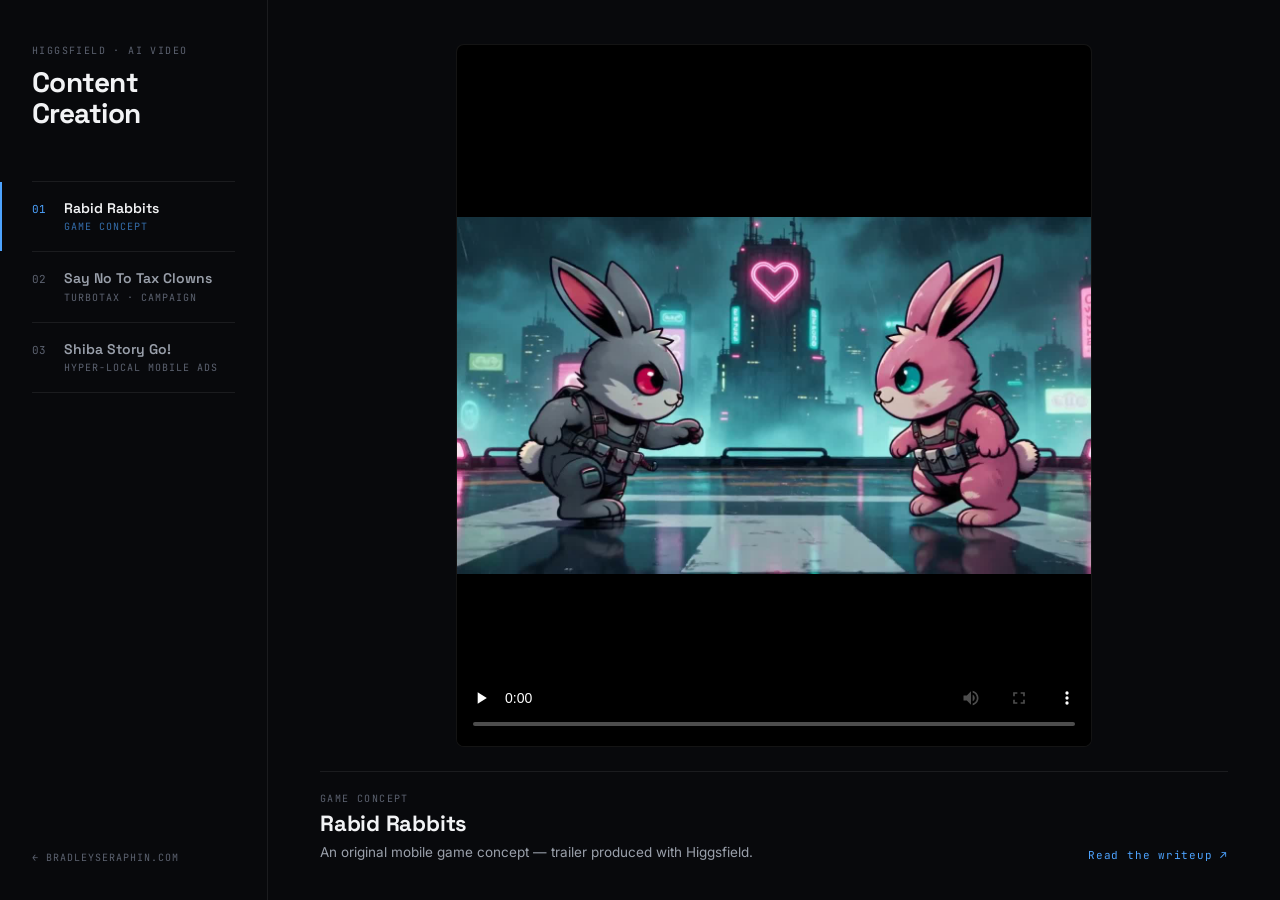
==== content-creation/index.html @ a5cc3e34 "Rename /higgsfield/ to /content-creation/ Co-Authored-By: Claude Sonnet 4.6 <noreply@anthropic.com>" ====
<!DOCTYPE html>
<html lang="en">
<head>
<meta charset="UTF-8">
<meta name="viewport" content="width=device-width, initial-scale=1.0">
<meta name="robots" content="noindex, nofollow">
<title>Content Creation — Bradley Seraphin</title>
<link rel="preconnect" href="https://fonts.googleapis.com">
<link rel="preconnect" href="https://fonts.gstatic.com" crossorigin>
<link href="https://fonts.googleapis.com/css2?family=Space+Grotesk:wght@500;600;700&family=Inter:wght@400;500&family=JetBrains+Mono:wght@400;500&display=swap" rel="stylesheet">
<style>

/* ── Tokens ── */
:root {
  --bg:        #08090c;
  --bg-alt:    #0e1015;
  --ink:       #f2f3f5;
  --ink-dim:   #9aa0ab;
  --ink-faint: #5c6270;
  --accent:    #4da3ff;
  --line:      rgba(255,255,255,0.08);
  --line-hi:   rgba(255,255,255,0.16);
  --sans:      "Space Grotesk", -apple-system, sans-serif;
  --body:      "Inter", -apple-system, sans-serif;
  --mono:      "JetBrains Mono", ui-monospace, monospace;
  --ease:      cubic-bezier(0.16,1,0.3,1);
}

/* ── Reset ── */
*, *::before, *::after { box-sizing: border-box; margin: 0; padding: 0; }
html, body { height: 100%; overflow: hidden; }
body {
  background: var(--bg);
  color: var(--ink);
  font-family: var(--body);
  -webkit-font-smoothing: antialiased;
}
a { color: inherit; text-decoration: none; }
button { background: none; border: none; cursor: pointer; font: inherit; color: inherit; padding: 0; text-align: left; }

/* ── Two-column shell ── */
.shell {
  display: grid;
  grid-template-columns: 268px 1fr;
  height: 100vh;
}

/* ─────────────────────────────────────
   LEFT NAV
───────────────────────────────────── */
.sidebar {
  border-right: 1px solid var(--line);
  display: flex;
  flex-direction: column;
  padding: 44px 32px 36px;
  overflow-y: auto;
}

/* brand */
.brand {
  margin-bottom: 52px;
}
.brand__label {
  font-family: var(--mono);
  font-size: 10px;
  letter-spacing: 0.14em;
  text-transform: uppercase;
  color: var(--ink-faint);
  margin-bottom: 10px;
}
.brand__title {
  font-family: var(--sans);
  font-size: 28px;
  font-weight: 700;
  letter-spacing: -0.02em;
  line-height: 1.1;
}

/* project list */
.project-list {
  display: flex;
  flex-direction: column;
  flex: 1;
}

.proj-btn {
  display: flex;
  align-items: flex-start;
  gap: 14px;
  padding: 18px 0;
  border-top: 1px solid var(--line);
  position: relative;
  transition: opacity 0.15s;
}
.proj-btn:last-child { border-bottom: 1px solid var(--line); }

/* active indicator bar */
.proj-btn::before {
  content: "";
  position: absolute;
  left: -32px;
  top: 0; bottom: 0;
  width: 2px;
  background: var(--accent);
  opacity: 0;
  transition: opacity 0.25s var(--ease);
}
.proj-btn.active::before { opacity: 1; }

.proj-btn__num {
  font-family: var(--mono);
  font-size: 11px;
  color: var(--ink-faint);
  padding-top: 2px;
  width: 18px;
  flex-shrink: 0;
  transition: color 0.2s;
}
.proj-btn.active .proj-btn__num { color: var(--accent); }

.proj-btn__copy {
  display: flex;
  flex-direction: column;
  gap: 3px;
}
.proj-btn__name {
  font-family: var(--sans);
  font-size: 14px;
  font-weight: 600;
  color: var(--ink-dim);
  line-height: 1.25;
  transition: color 0.2s;
}
.proj-btn.active .proj-btn__name,
.proj-btn:hover .proj-btn__name { color: var(--ink); }

.proj-btn__type {
  font-family: var(--mono);
  font-size: 10px;
  letter-spacing: 0.1em;
  text-transform: uppercase;
  color: var(--ink-faint);
  transition: color 0.2s;
}
.proj-btn.active .proj-btn__type { color: var(--accent); opacity: 0.65; }

/* back link */
.back-link {
  margin-top: 36px;
  font-family: var(--mono);
  font-size: 10px;
  letter-spacing: 0.1em;
  text-transform: uppercase;
  color: var(--ink-faint);
  transition: color 0.2s;
}
.back-link:hover { color: var(--ink-dim); }

/* ─────────────────────────────────────
   RIGHT STAGE
───────────────────────────────────── */
.stage {
  position: relative;
  overflow: hidden;
}

.panel {
  position: absolute;
  inset: 0;
  display: flex;
  flex-direction: column;
  padding: 44px 52px 36px;
  gap: 24px;
  opacity: 0;
  pointer-events: none;
  transition: opacity 0.3s var(--ease);
  overflow: hidden;
}
.panel.active {
  opacity: 1;
  pointer-events: all;
}

/* ── Video area (fills remaining height) ── */
.vid-area {
  flex: 1;
  min-height: 0;
  display: flex;
  align-items: stretch;
  gap: 12px;
}

/* ── Single video ── */
.vid-area--1 {
  justify-content: center;
}
.vid-area--1 .vid-slot {
  max-width: 70%;
  flex: 0 1 auto;
}

/* ── Two equal videos ── */
.vid-area--2 .vid-slot {
  flex: 1;
}

/* ── SSG: 65% main + 35% thumb column ── */
.vid-area--3 .vid-slot--main {
  flex: 0 0 65%;
}
.vid-thumbs {
  flex: 1;
  display: flex;
  flex-direction: column;
  gap: 10px;
  min-width: 0;
}
.vid-thumb {
  flex: 1;
  min-height: 0;
  cursor: pointer;
  position: relative;
  border-radius: 6px;
  overflow: hidden;
  border: 1px solid var(--line);
  transition: border-color 0.2s;
}
.vid-thumb:hover { border-color: var(--line-hi); }
.vid-thumb.is-active { border-color: var(--accent); }
.vid-thumb video {
  width: 100%;
  height: 100%;
  object-fit: cover;
  display: block;
  pointer-events: none;
  opacity: 0.55;
  transition: opacity 0.2s;
}
.vid-thumb.is-active video { opacity: 1; }

/* ── Slot (shared by all layouts) ── */
.vid-slot {
  border-radius: 8px;
  overflow: hidden;
  background: #000;
  border: 1px solid var(--line);
  transition: border-color 0.2s;
  display: flex;
  align-items: center;
  justify-content: center;
  min-height: 0;
  min-width: 0;
}
.vid-slot:hover { border-color: var(--line-hi); }
.vid-slot video {
  width: 100%;
  height: 100%;
  object-fit: contain;
  display: block;
  max-height: calc(100vh - 196px); /* viewport minus padding + meta */
}

/* ── Meta strip ── */
.meta {
  flex-shrink: 0;
  display: flex;
  align-items: flex-end;
  justify-content: space-between;
  gap: 24px;
  padding-top: 20px;
  border-top: 1px solid var(--line);
}
.meta__left {}
.meta__tag {
  font-family: var(--mono);
  font-size: 10px;
  letter-spacing: 0.14em;
  text-transform: uppercase;
  color: var(--ink-faint);
  margin-bottom: 5px;
}
.meta__title {
  font-family: var(--sans);
  font-size: clamp(17px, 1.8vw, 22px);
  font-weight: 700;
  letter-spacing: -0.01em;
  line-height: 1.2;
}
.meta__desc {
  margin-top: 6px;
  font-size: 13.5px;
  color: var(--ink-dim);
  line-height: 1.6;
  max-width: 520px;
}
.meta__link {
  font-family: var(--mono);
  font-size: 11px;
  letter-spacing: 0.07em;
  color: var(--accent);
  white-space: nowrap;
  flex-shrink: 0;
  border-bottom: 1px solid transparent;
  transition: border-color 0.2s;
  padding-bottom: 1px;
}
.meta__link:hover { border-color: var(--accent); }

/* ─────────────────────────────────────
   MOBILE  (≤ 860px — stack vertically)
───────────────────────────────────── */
@media (max-width: 860px) {
  html, body { overflow: auto; }

  .shell {
    grid-template-columns: 1fr;
    height: auto;
  }

  .sidebar {
    border-right: none;
    border-bottom: 1px solid var(--line);
    padding: 28px 24px 20px;
    overflow: visible;
  }

  .brand { margin-bottom: 20px; }

  .project-list {
    flex-direction: row;
    gap: 0;
  }
  .proj-btn {
    flex: 1;
    flex-direction: column;
    gap: 4px;
    padding: 12px 8px;
    border-top: none;
    border-right: 1px solid var(--line);
  }
  .proj-btn:last-child { border-right: none; border-bottom: none; }
  .proj-btn::before {
    left: 0; right: 0; top: auto; bottom: -1px;
    width: auto; height: 2px;
  }

  .back-link { display: none; }

  .stage { height: auto; }

  .panel {
    position: relative;
    opacity: 1;
    pointer-events: all;
    display: none;
    padding: 28px 20px 28px;
    overflow: visible;
  }
  .panel.active { display: flex; }

  .vid-area {
    flex-direction: column;
    height: auto;
  }
  .vid-area--1 .vid-slot { max-width: 100%; flex: none; }
  .vid-area--3 { flex-direction: column; }
  .vid-area--3 .vid-slot--main { flex: none; }
  .vid-thumbs { flex-direction: row; }
  .vid-slot video { max-height: 55vw; height: auto; }

  .meta { flex-direction: column; align-items: flex-start; }
}

</style>
</head>
<body>

<div class="shell">

  <!-- ── LEFT SIDEBAR ── -->
  <aside class="sidebar">

    <div class="brand">
      <div class="brand__label">Higgsfield · AI Video</div>
      <h1 class="brand__title">Content<br>Creation</h1>
    </div>

    <nav class="project-list" role="tablist">
      <button class="proj-btn active" data-panel="p0" role="tab" aria-selected="true">
        <span class="proj-btn__num">01</span>
        <div class="proj-btn__copy">
          <span class="proj-btn__name">Rabid Rabbits</span>
          <span class="proj-btn__type">Game Concept</span>
        </div>
      </button>
      <button class="proj-btn" data-panel="p1" role="tab" aria-selected="false">
        <span class="proj-btn__num">02</span>
        <div class="proj-btn__copy">
          <span class="proj-btn__name">Say No To Tax Clowns</span>
          <span class="proj-btn__type">TurboTax · Campaign</span>
        </div>
      </button>
      <button class="proj-btn" data-panel="p2" role="tab" aria-selected="false">
        <span class="proj-btn__num">03</span>
        <div class="proj-btn__copy">
          <span class="proj-btn__name">Shiba Story Go!</span>
          <span class="proj-btn__type">Hyper-Local Mobile Ads</span>
        </div>
      </button>
    </nav>

    <a href="../index.html#work" class="back-link">← bradleyseraphin.com</a>

  </aside>

  <!-- ── RIGHT STAGE ── -->
  <div class="stage">

    <!-- 01: Rabid Rabbits -->
    <div class="panel active" id="p0" role="tabpanel">
      <div class="vid-area vid-area--1">
        <div class="vid-slot">
          <video controls preload="none" poster="video/rabid-rabbits-poster.jpg">
            <source src="video/rabid-rabbits.mp4" type="video/mp4">
          </video>
        </div>
      </div>
      <div class="meta">
        <div class="meta__left">
          <div class="meta__tag">Game Concept</div>
          <div class="meta__title">Rabid Rabbits</div>
          <div class="meta__desc">An original mobile game concept — trailer produced with Higgsfield.</div>
        </div>
        <a href="https://www.linkedin.com/posts/bradseraphin_about-a-year-ago-i-pitched-a-mobile-game-activity-7495540813649674241-MZOH?utm_source=share&utm_medium=member_desktop&rcm=ACoAAAC1jBEBgniCTifbYYsD5N9hTimzbtrJUEo" target="_blank" rel="noopener" class="meta__link">Read the writeup ↗</a>
      </div>
    </div>

    <!-- 02: TurboTax -->
    <div class="panel" id="p1" role="tabpanel">
      <div class="vid-area vid-area--2">
        <div class="vid-slot">
          <video controls preload="none" poster="video/turbotax-hard-at-work-poster.jpg">
            <source src="video/turbotax-hard-at-work.mp4" type="video/mp4">
          </video>
        </div>
        <div class="vid-slot">
          <video controls preload="none" poster="video/turbotax-tax-circus-poster.jpg">
            <source src="video/turbotax-tax-circus.mp4" type="video/mp4">
          </video>
        </div>
      </div>
      <div class="meta">
        <div class="meta__left">
          <div class="meta__tag">Campaign Concept · TurboTax</div>
          <div class="meta__title">Say No To Tax Clowns</div>
          <div class="meta__desc">Two spots making the case for TurboTax against the chaos of tax season — produced with Higgsfield.</div>
        </div>
        <a href="https://www.linkedin.com/pulse/say-tax-clowns-bradley-seraphin-gdmcc" target="_blank" rel="noopener" class="meta__link">Read the writeup ↗</a>
      </div>
    </div>

    <!-- 03: Shiba Story Go -->
    <div class="panel" id="p2" role="tabpanel">
      <div class="vid-area vid-area--3">
        <div class="vid-slot vid-slot--main">
          <video id="ssg-main" controls preload="none" poster="../work/video/how-far-would-you-go-poster.jpg">
            <source src="../work/video/how-far-would-you-go.mp4" type="video/mp4">
          </video>
        </div>
        <div class="vid-thumbs">
          <div class="vid-thumb is-active"
               data-src="../work/video/how-far-would-you-go.mp4"
               data-poster="../work/video/how-far-would-you-go-poster.jpg">
            <video preload="none" poster="../work/video/how-far-would-you-go-poster.jpg" muted playsinline>
              <source src="../work/video/how-far-would-you-go.mp4" type="video/mp4">
            </video>
          </div>
          <div class="vid-thumb"
               data-src="../work/video/two-dogs-one-fate.mp4"
               data-poster="../work/video/two-dogs-one-fate-poster.jpg">
            <video preload="none" poster="../work/video/two-dogs-one-fate-poster.jpg" muted playsinline>
              <source src="../work/video/two-dogs-one-fate.mp4" type="video/mp4">
            </video>
          </div>
          <div class="vid-thumb"
               data-src="../work/video/ordinary-dog.mp4"
               data-poster="../work/video/ordinary-dog-poster.jpg">
            <video preload="none" poster="../work/video/ordinary-dog-poster.jpg" muted playsinline>
              <source src="../work/video/ordinary-dog.mp4" type="video/mp4">
            </video>
          </div>
        </div>
      </div>
      <div class="meta">
        <div class="meta__left">
          <div class="meta__tag">Hyper-Local Mobile Ads · Proof of Play</div>
          <div class="meta__title">Shiba Story Go!</div>
          <div class="meta__desc">Cinematic trailer-style ads for a global launch — produced in hours with Higgsfield, Claude, and Canva.</div>
        </div>
        <a href="https://www.linkedin.com/pulse/fable-higgsfield-glorious-brad-seraphin-ktdkc/" target="_blank" rel="noopener" class="meta__link">Read the writeup ↗</a>
      </div>
    </div>

  </div><!-- /stage -->

</div><!-- /shell -->

<script>
// ── Project switching ──
const btns   = document.querySelectorAll('.proj-btn');
const panels = document.querySelectorAll('.panel');

btns.forEach(btn => {
  btn.addEventListener('click', () => {
    const target = btn.dataset.panel;

    // Pause any playing video in the current panel before switching
    document.querySelector('.panel.active')
      ?.querySelectorAll('video')
      .forEach(v => v.pause());

    btns.forEach(b => { b.classList.remove('active'); b.setAttribute('aria-selected','false'); });
    panels.forEach(p => p.classList.remove('active'));

    btn.classList.add('active');
    btn.setAttribute('aria-selected', 'true');
    document.getElementById(target).classList.add('active');
  });
});

// ── SSG thumbnail switcher ──
const mainVid = document.getElementById('ssg-main');
const thumbs  = document.querySelectorAll('.vid-thumb');

thumbs.forEach(thumb => {
  thumb.addEventListener('click', () => {
    const src    = thumb.dataset.src;
    const poster = thumb.dataset.poster;

    mainVid.pause();
    mainVid.poster = poster;
    mainVid.querySelector('source').setAttribute('src', src);
    mainVid.load();

    thumbs.forEach(t => t.classList.remove('is-active'));
    thumb.classList.add('is-active');
  });
});
</script>
</body>
</html>
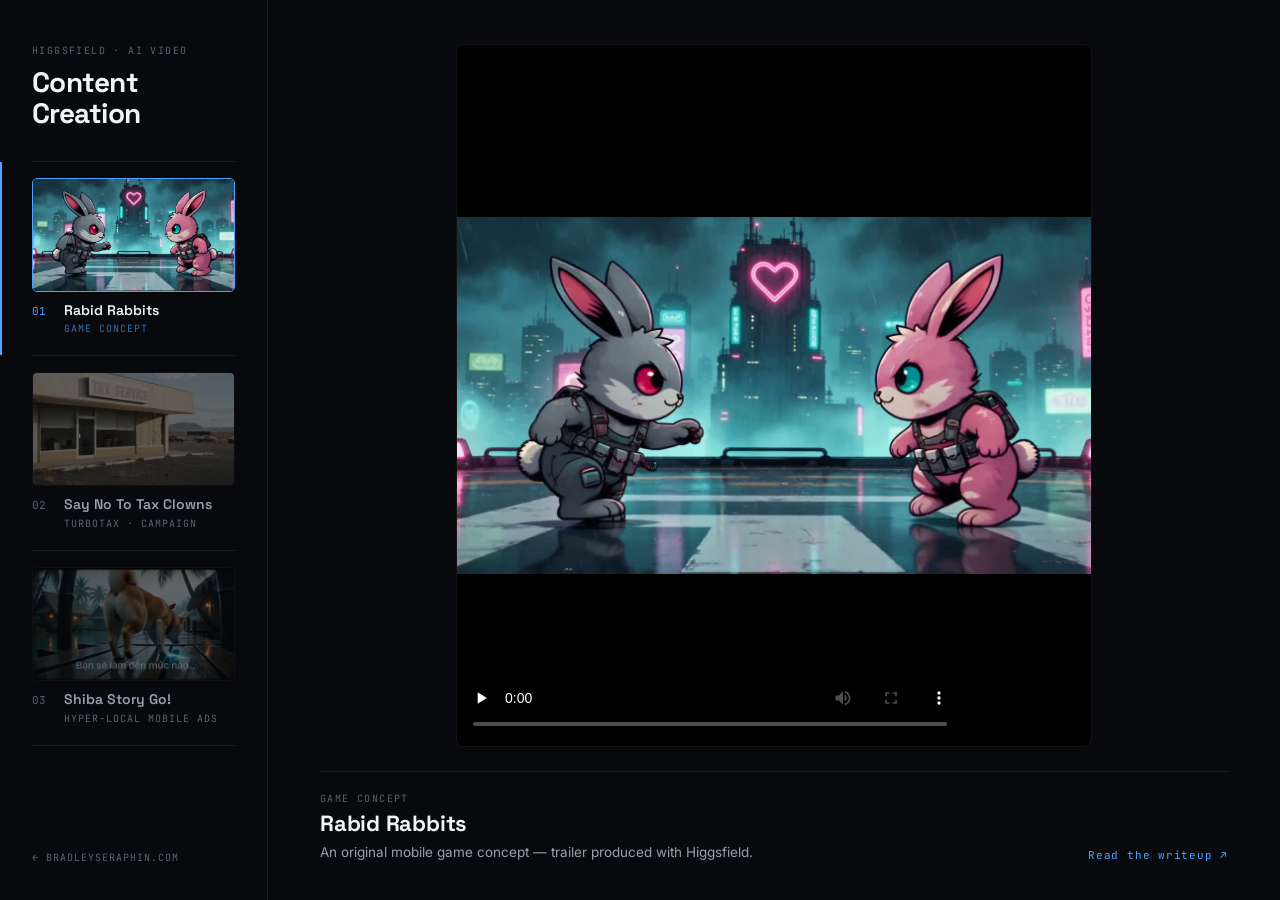
==== commit 9cf84dd6: "Add thumbnails to sidebar project buttons Each project button now shows a 16:9 poster image above th" ====
--- a/content-creation/index.html
+++ b/content-creation/index.html
@@ -58,7 +58,7 @@
 
 /* brand */
 .brand {
-  margin-bottom: 52px;
+  margin-bottom: 32px;
 }
 .brand__label {
   font-family: var(--mono);
@@ -85,9 +85,9 @@
 
 .proj-btn {
   display: flex;
-  align-items: flex-start;
-  gap: 14px;
-  padding: 18px 0;
+  flex-direction: column;
+  gap: 10px;
+  padding: 16px 0 20px;
   border-top: 1px solid var(--line);
   position: relative;
   transition: opacity 0.15s;
@@ -107,6 +107,27 @@
 }
 .proj-btn.active::before { opacity: 1; }
 
+/* thumbnail */
+.proj-btn__thumb {
+  width: 100%;
+  aspect-ratio: 16/9;
+  object-fit: cover;
+  border-radius: 5px;
+  display: block;
+  border: 1px solid var(--line);
+  opacity: 0.4;
+  transition: opacity 0.25s var(--ease), border-color 0.25s;
+}
+.proj-btn.active .proj-btn__thumb  { opacity: 1; border-color: var(--accent); }
+.proj-btn:hover:not(.active) .proj-btn__thumb { opacity: 0.65; }
+
+/* number + text row */
+.proj-btn__body {
+  display: flex;
+  align-items: flex-start;
+  gap: 14px;
+}
+
 .proj-btn__num {
   font-family: var(--mono);
   font-size: 11px;
@@ -387,24 +408,33 @@
 
     <nav class="project-list" role="tablist">
       <button class="proj-btn active" data-panel="p0" role="tab" aria-selected="true">
-        <span class="proj-btn__num">01</span>
-        <div class="proj-btn__copy">
-          <span class="proj-btn__name">Rabid Rabbits</span>
-          <span class="proj-btn__type">Game Concept</span>
+        <img class="proj-btn__thumb" src="video/rabid-rabbits-poster.jpg" alt="Rabid Rabbits">
+        <div class="proj-btn__body">
+          <span class="proj-btn__num">01</span>
+          <div class="proj-btn__copy">
+            <span class="proj-btn__name">Rabid Rabbits</span>
+            <span class="proj-btn__type">Game Concept</span>
+          </div>
         </div>
       </button>
       <button class="proj-btn" data-panel="p1" role="tab" aria-selected="false">
-        <span class="proj-btn__num">02</span>
-        <div class="proj-btn__copy">
-          <span class="proj-btn__name">Say No To Tax Clowns</span>
-          <span class="proj-btn__type">TurboTax · Campaign</span>
+        <img class="proj-btn__thumb" src="video/turbotax-hard-at-work-poster.jpg" alt="Say No To Tax Clowns">
+        <div class="proj-btn__body">
+          <span class="proj-btn__num">02</span>
+          <div class="proj-btn__copy">
+            <span class="proj-btn__name">Say No To Tax Clowns</span>
+            <span class="proj-btn__type">TurboTax · Campaign</span>
+          </div>
         </div>
       </button>
       <button class="proj-btn" data-panel="p2" role="tab" aria-selected="false">
-        <span class="proj-btn__num">03</span>
-        <div class="proj-btn__copy">
-          <span class="proj-btn__name">Shiba Story Go!</span>
-          <span class="proj-btn__type">Hyper-Local Mobile Ads</span>
+        <img class="proj-btn__thumb" src="../work/video/how-far-would-you-go-poster.jpg" alt="Shiba Story Go!">
+        <div class="proj-btn__body">
+          <span class="proj-btn__num">03</span>
+          <div class="proj-btn__copy">
+            <span class="proj-btn__name">Shiba Story Go!</span>
+            <span class="proj-btn__type">Hyper-Local Mobile Ads</span>
+          </div>
         </div>
       </button>
     </nav>
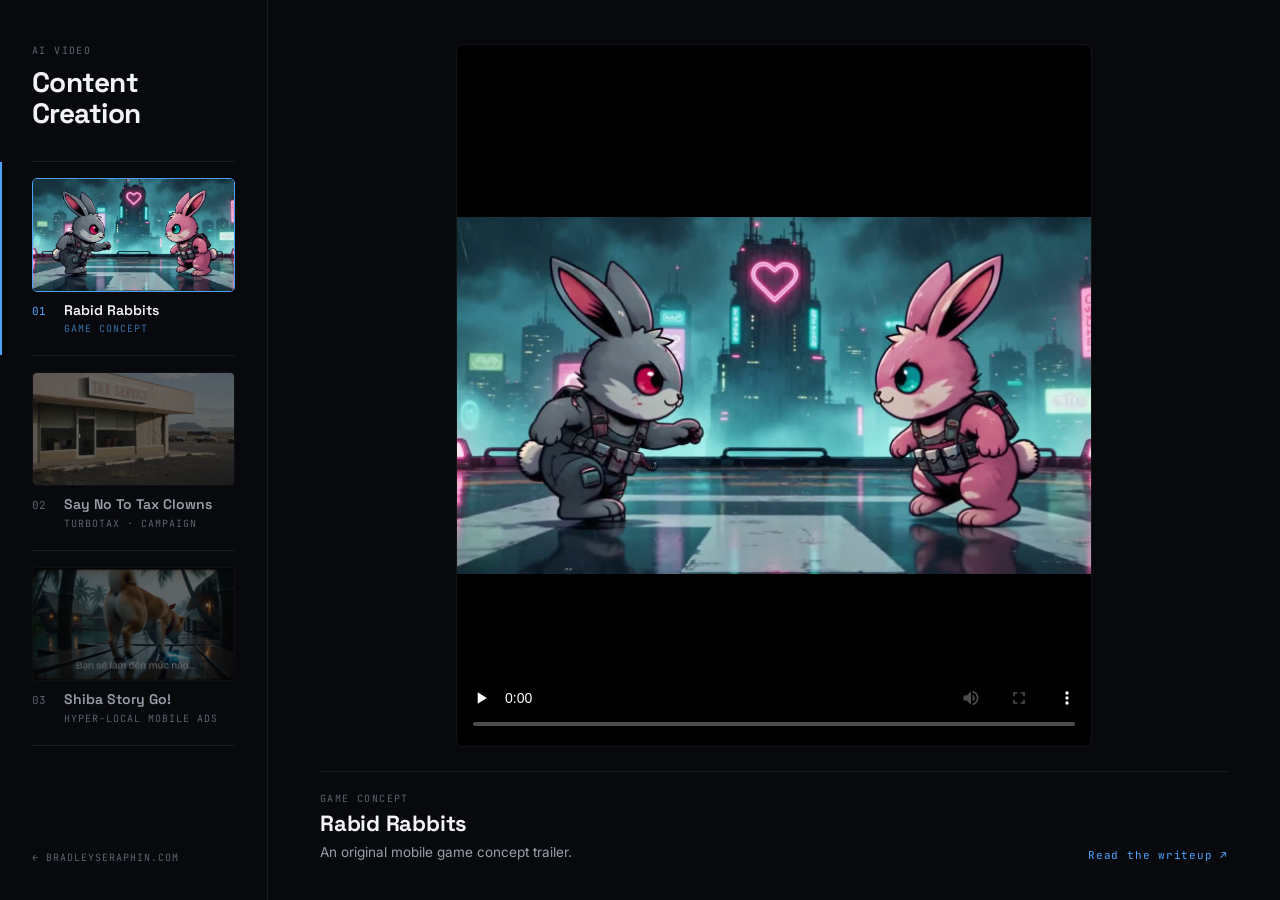
==== commit 497b519c: "Scrub Higgsfield mentions and em dashes from content-creation page Co-Authored-By: Claude Sonnet 4.6" ====
--- a/content-creation/index.html
+++ b/content-creation/index.html
@@ -4,7 +4,7 @@
 <meta charset="UTF-8">
 <meta name="viewport" content="width=device-width, initial-scale=1.0">
 <meta name="robots" content="noindex, nofollow">
-<title>Content Creation — Bradley Seraphin</title>
+<title>Content Creation | Bradley Seraphin</title>
 <link rel="preconnect" href="https://fonts.googleapis.com">
 <link rel="preconnect" href="https://fonts.gstatic.com" crossorigin>
 <link href="https://fonts.googleapis.com/css2?family=Space+Grotesk:wght@500;600;700&family=Inter:wght@400;500&family=JetBrains+Mono:wght@400;500&display=swap" rel="stylesheet">
@@ -328,7 +328,7 @@
 .meta__link:hover { border-color: var(--accent); }
 
 /* ─────────────────────────────────────
-   MOBILE  (≤ 860px — stack vertically)
+   MOBILE  (≤ 860px, stack vertically)
 ───────────────────────────────────── */
 @media (max-width: 860px) {
   html, body { overflow: auto; }
@@ -402,7 +402,7 @@
   <aside class="sidebar">
 
     <div class="brand">
-      <div class="brand__label">Higgsfield · AI Video</div>
+      <div class="brand__label">AI Video</div>
       <h1 class="brand__title">Content<br>Creation</h1>
     </div>
 
@@ -459,7 +459,7 @@
         <div class="meta__left">
           <div class="meta__tag">Game Concept</div>
           <div class="meta__title">Rabid Rabbits</div>
-          <div class="meta__desc">An original mobile game concept — trailer produced with Higgsfield.</div>
+          <div class="meta__desc">An original mobile game concept trailer.</div>
         </div>
         <a href="https://www.linkedin.com/posts/bradseraphin_about-a-year-ago-i-pitched-a-mobile-game-activity-7495540813649674241-MZOH?utm_source=share&utm_medium=member_desktop&rcm=ACoAAAC1jBEBgniCTifbYYsD5N9hTimzbtrJUEo" target="_blank" rel="noopener" class="meta__link">Read the writeup ↗</a>
       </div>
@@ -483,7 +483,7 @@
         <div class="meta__left">
           <div class="meta__tag">Campaign Concept · TurboTax</div>
           <div class="meta__title">Say No To Tax Clowns</div>
-          <div class="meta__desc">Two spots making the case for TurboTax against the chaos of tax season — produced with Higgsfield.</div>
+          <div class="meta__desc">Two spots making the case for TurboTax against the chaos of tax season.</div>
         </div>
         <a href="https://www.linkedin.com/pulse/say-tax-clowns-bradley-seraphin-gdmcc" target="_blank" rel="noopener" class="meta__link">Read the writeup ↗</a>
       </div>
@@ -525,7 +525,7 @@
         <div class="meta__left">
           <div class="meta__tag">Hyper-Local Mobile Ads · Proof of Play</div>
           <div class="meta__title">Shiba Story Go!</div>
-          <div class="meta__desc">Cinematic trailer-style ads for a global launch — produced in hours with Higgsfield, Claude, and Canva.</div>
+          <div class="meta__desc">Cinematic trailer-style ads for a global launch, produced in hours.</div>
         </div>
         <a href="https://www.linkedin.com/pulse/fable-higgsfield-glorious-brad-seraphin-ktdkc/" target="_blank" rel="noopener" class="meta__link">Read the writeup ↗</a>
       </div>
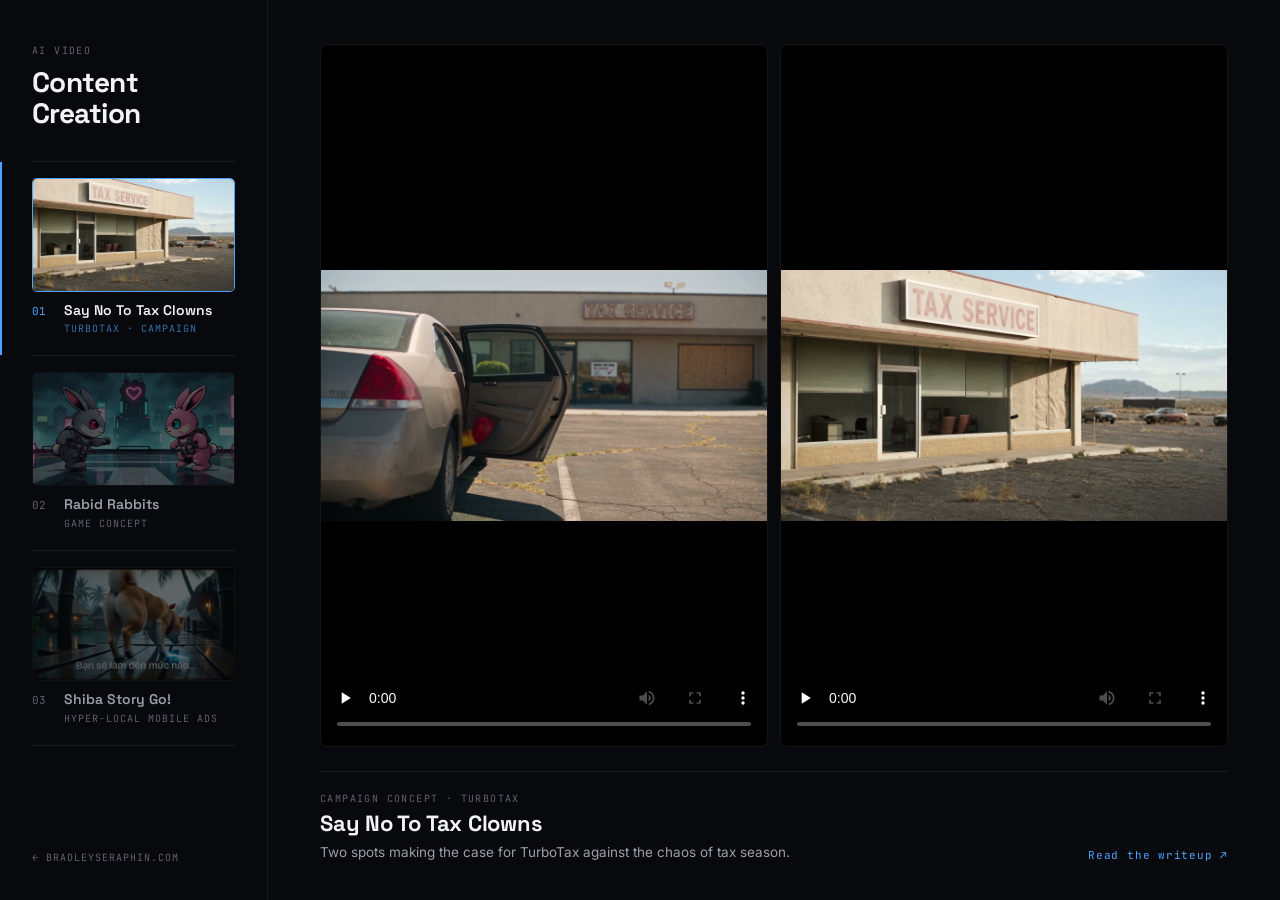
==== commit cf926976: "Reorder projects: TurboTax to 01, swap its video order Co-Authored-By: Claude Sonnet 4.6 <noreply@an" ====
--- a/content-creation/index.html
+++ b/content-creation/index.html
@@ -407,23 +407,23 @@
     </div>
 
     <nav class="project-list" role="tablist">
-      <button class="proj-btn active" data-panel="p0" role="tab" aria-selected="true">
-        <img class="proj-btn__thumb" src="video/rabid-rabbits-poster.jpg" alt="Rabid Rabbits">
+      <button class="proj-btn active" data-panel="p1" role="tab" aria-selected="true">
+        <img class="proj-btn__thumb" src="video/turbotax-hard-at-work-poster.jpg" alt="Say No To Tax Clowns">
         <div class="proj-btn__body">
           <span class="proj-btn__num">01</span>
           <div class="proj-btn__copy">
-            <span class="proj-btn__name">Rabid Rabbits</span>
-            <span class="proj-btn__type">Game Concept</span>
+            <span class="proj-btn__name">Say No To Tax Clowns</span>
+            <span class="proj-btn__type">TurboTax · Campaign</span>
           </div>
         </div>
       </button>
-      <button class="proj-btn" data-panel="p1" role="tab" aria-selected="false">
-        <img class="proj-btn__thumb" src="video/turbotax-hard-at-work-poster.jpg" alt="Say No To Tax Clowns">
+      <button class="proj-btn" data-panel="p0" role="tab" aria-selected="false">
+        <img class="proj-btn__thumb" src="video/rabid-rabbits-poster.jpg" alt="Rabid Rabbits">
         <div class="proj-btn__body">
           <span class="proj-btn__num">02</span>
           <div class="proj-btn__copy">
-            <span class="proj-btn__name">Say No To Tax Clowns</span>
-            <span class="proj-btn__type">TurboTax · Campaign</span>
+            <span class="proj-btn__name">Rabid Rabbits</span>
+            <span class="proj-btn__type">Game Concept</span>
           </div>
         </div>
       </button>
@@ -446,8 +446,8 @@
   <!-- ── RIGHT STAGE ── -->
   <div class="stage">
 
-    <!-- 01: Rabid Rabbits -->
-    <div class="panel active" id="p0" role="tabpanel">
+    <!-- 02: Rabid Rabbits -->
+    <div class="panel" id="p0" role="tabpanel">
       <div class="vid-area vid-area--1">
         <div class="vid-slot">
           <video controls preload="none" poster="video/rabid-rabbits-poster.jpg">
@@ -465,17 +465,17 @@
       </div>
     </div>
 
-    <!-- 02: TurboTax -->
-    <div class="panel" id="p1" role="tabpanel">
+    <!-- 01: TurboTax -->
+    <div class="panel active" id="p1" role="tabpanel">
       <div class="vid-area vid-area--2">
+        <div class="vid-slot">
+          <video controls preload="none" poster="video/turbotax-tax-circus-poster.jpg">
+            <source src="video/turbotax-tax-circus.mp4" type="video/mp4">
+          </video>
+        </div>
         <div class="vid-slot">
           <video controls preload="none" poster="video/turbotax-hard-at-work-poster.jpg">
             <source src="video/turbotax-hard-at-work.mp4" type="video/mp4">
-          </video>
-        </div>
-        <div class="vid-slot">
-          <video controls preload="none" poster="video/turbotax-tax-circus-poster.jpg">
-            <source src="video/turbotax-tax-circus.mp4" type="video/mp4">
           </video>
         </div>
       </div>
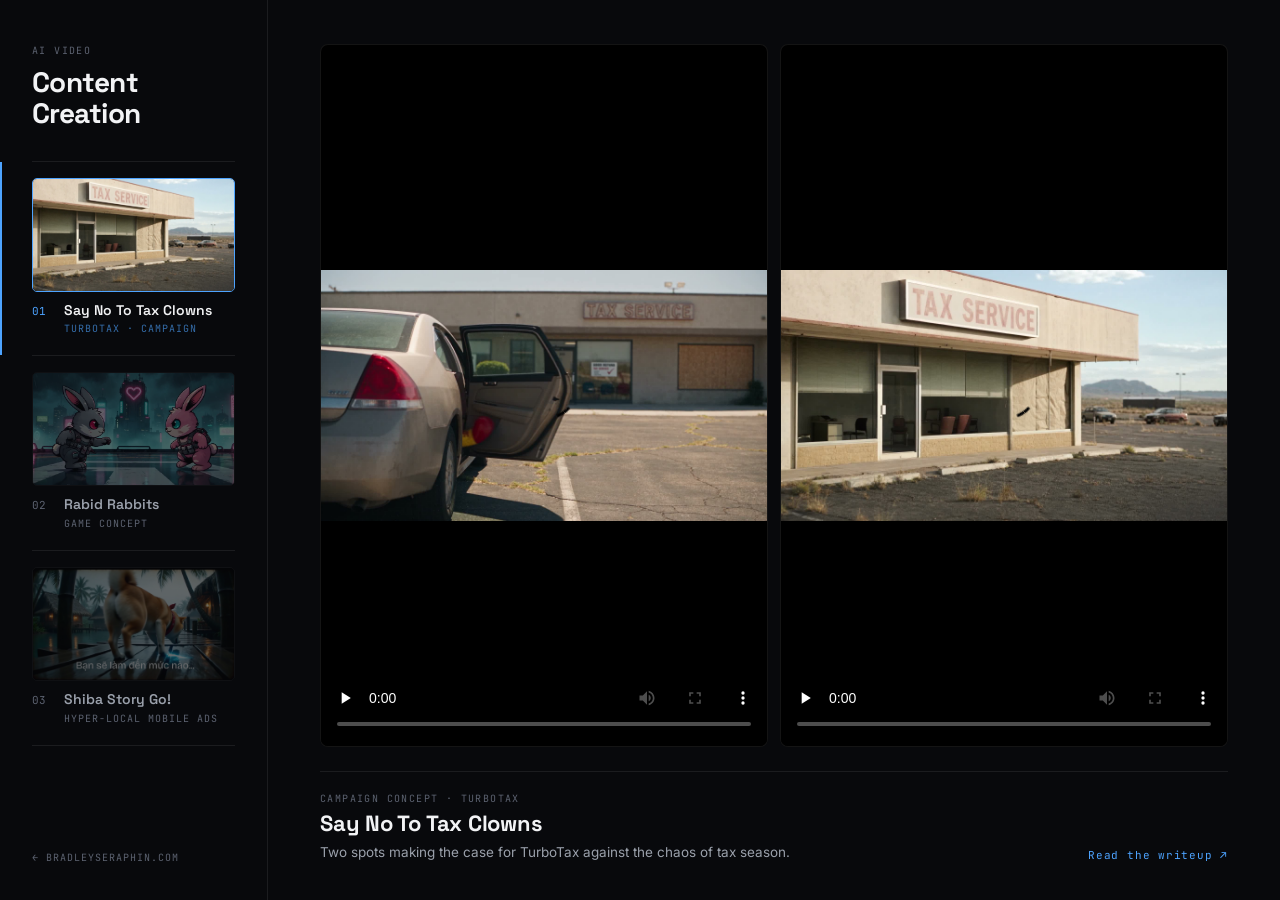
==== commit ec72654d: "Clarify SSG hyper-local description: localized imagery, not just fast production Co-Authored-By: Cla" ====
--- a/content-creation/index.html
+++ b/content-creation/index.html
@@ -525,7 +525,7 @@
         <div class="meta__left">
           <div class="meta__tag">Hyper-Local Mobile Ads · Proof of Play</div>
           <div class="meta__title">Shiba Story Go!</div>
-          <div class="meta__desc">Cinematic trailer-style ads for a global launch, produced in hours.</div>
+          <div class="meta__desc">Each ad is localized for a specific market, with cultural imagery matched to the local language — translated and produced in hours.</div>
         </div>
         <a href="https://www.linkedin.com/pulse/fable-higgsfield-glorious-brad-seraphin-ktdkc/" target="_blank" rel="noopener" class="meta__link">Read the writeup ↗</a>
       </div>
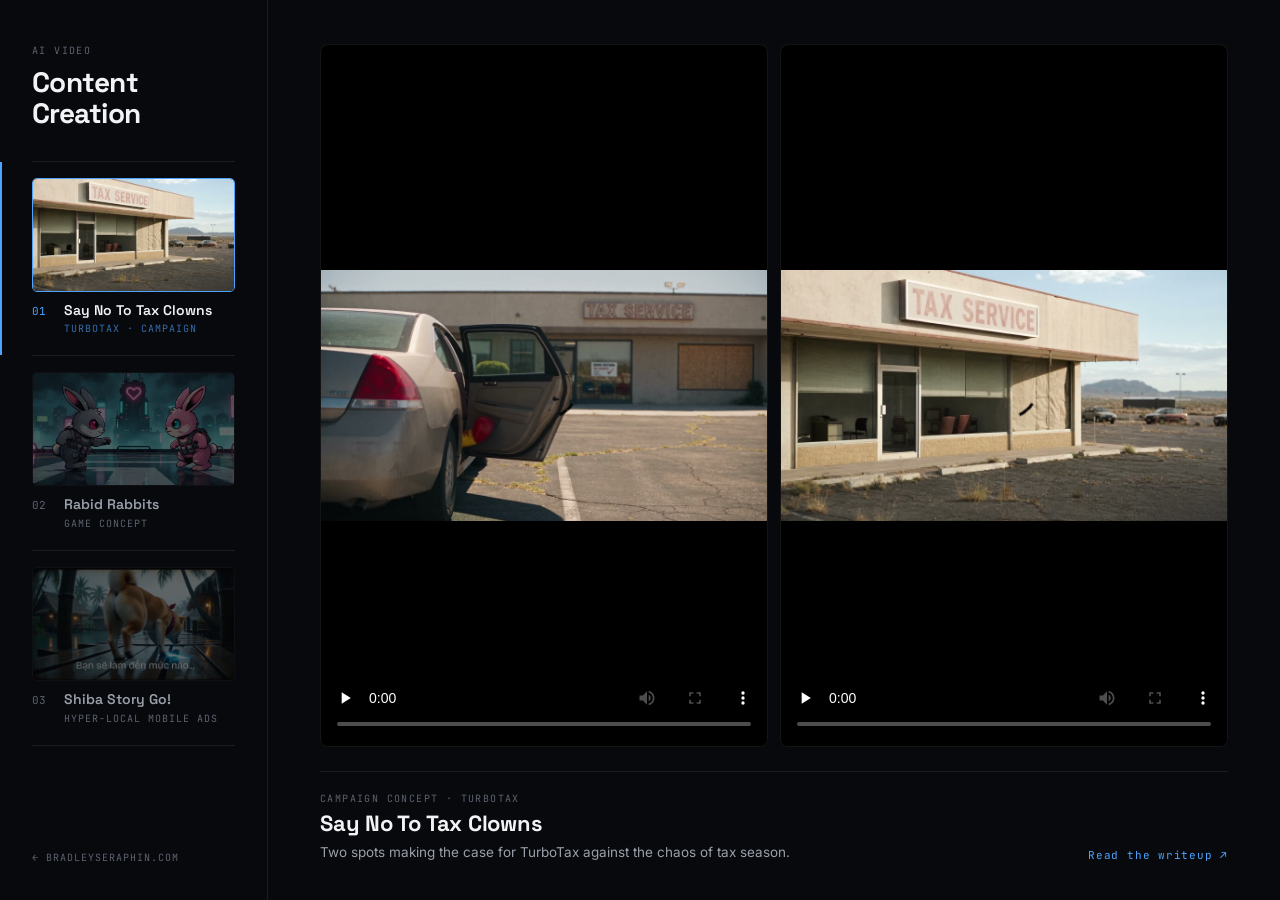
==== commit 16c7a2a8: "Remove em dash from SSG description Co-Authored-By: Claude Sonnet 4.6 <noreply@anthropic.com>" ====
--- a/content-creation/index.html
+++ b/content-creation/index.html
@@ -525,7 +525,7 @@
         <div class="meta__left">
           <div class="meta__tag">Hyper-Local Mobile Ads · Proof of Play</div>
           <div class="meta__title">Shiba Story Go!</div>
-          <div class="meta__desc">Each ad is localized for a specific market, with cultural imagery matched to the local language — translated and produced in hours.</div>
+          <div class="meta__desc">Each ad is localized for a specific market, with cultural imagery matched to the local language, translated and produced in hours.</div>
         </div>
         <a href="https://www.linkedin.com/pulse/fable-higgsfield-glorious-brad-seraphin-ktdkc/" target="_blank" rel="noopener" class="meta__link">Read the writeup ↗</a>
       </div>
